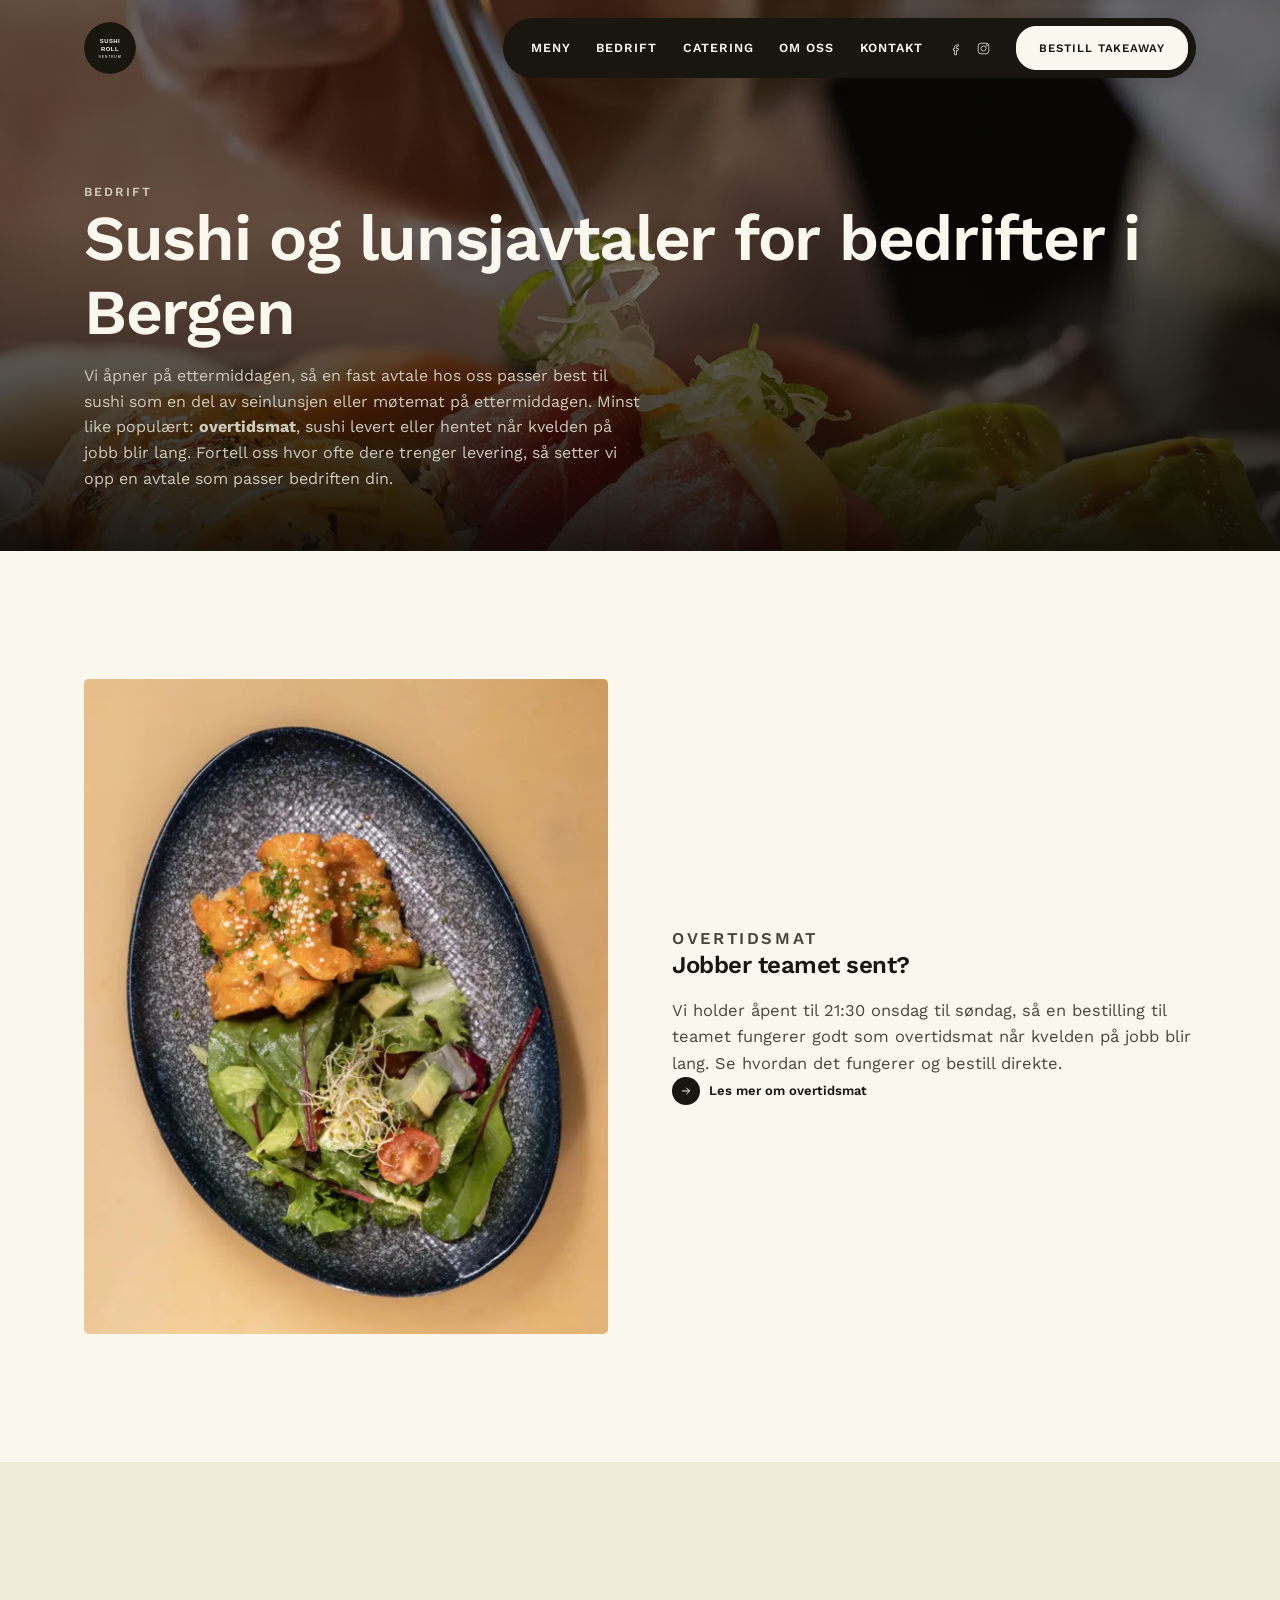
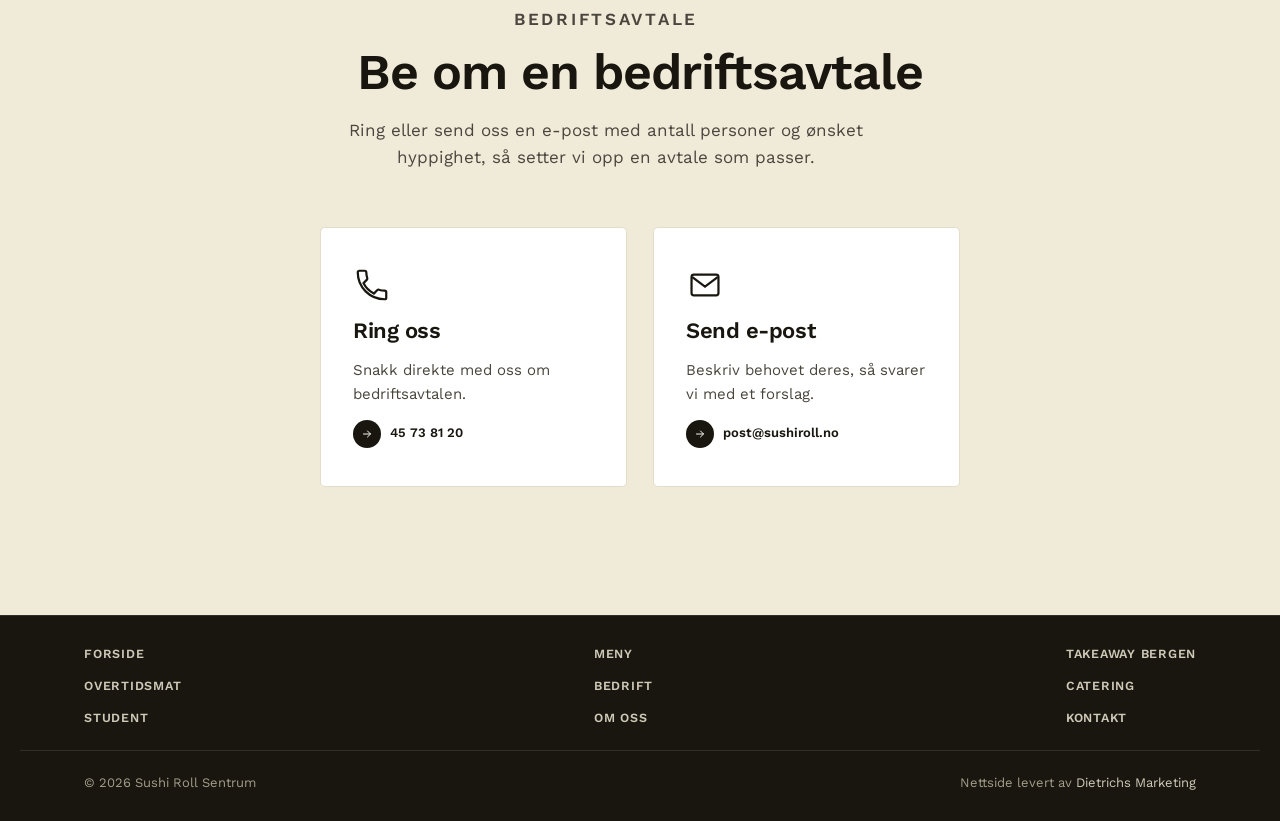
==== bedrift/index.html @ 87be0454 "Legg til SEO-teknisk opprydding: schema, OG/Twitter-tagger, canonical, sitemap - Restaurant JSON-LD " ====
<!DOCTYPE html>
<html lang="nb">
<head>
<!-- SPORING: sett inn kundens gtag/GTM-snippet her ved lansering på ekte domene, se SPORING-KILDE.md -->
<meta charset="UTF-8">
<meta name="viewport" content="width=device-width, initial-scale=1">
<title>Sushi og lunsjavtaler for bedrifter. Sushi Roll Sentrum</title>
<meta name="description" content="Sushi og lunsjavtaler for bedrifter i Bergen sentrum, pluss overtidsmat på kveldstid fra Sushi Roll Sentrum i Håkonsgaten. Be om en bedriftsavtale.">
<link rel="canonical" href="https://adriandie.github.io/sushirollsentrum-redesign/bedrift/">
<meta property="og:title" content="Sushi og lunsjavtaler for bedrifter i Bergen">
<meta property="og:description" content="Faste avtaler for bedriften, pluss overtidsmat på kveldstid.">
<meta property="og:type" content="website">
<meta property="og:image" content="https://adriandie.github.io/sushirollsentrum-redesign/assets/images/hero-poster.jpg">
<meta property="og:url" content="https://adriandie.github.io/sushirollsentrum-redesign/bedrift/">
<meta property="og:locale" content="nb_NO">
<meta name="twitter:card" content="summary_large_image">
<meta name="theme-color" content="#18160f">
<link rel="icon" href="../assets/images/favicon.png" type="image/png">
<link rel="preload" as="font" type="font/woff2" href="../assets/fonts/WorkSans-600-latin.woff2" crossorigin>
<link rel="preload" as="font" type="font/woff2" href="../assets/fonts/WorkSans-400-latin.woff2" crossorigin>
<link rel="stylesheet" href="../style.css">
</head>
<body class="no-hero">
<!-- SPORING: sett inn GTM noscript-iframe her ved lansering på ekte domene, se SPORING-KILDE.md -->

<div class="scrim" id="scrim"></div>

<header class="site-header" id="siteHeader">
  <div class="container">
    <a href="../" class="brand" aria-label="Sushi Roll Sentrum, til forsiden">
      <img src="../assets/images/logo.svg" alt="Sushi Roll Sentrum" width="150" height="148">
    </a>
    <div class="nav-pill">
      <nav class="main-nav" aria-label="Hovedmeny">
        <a href="../meny/">Meny</a>
        <a href="./">Bedrift</a>
        <a href="../catering-bergen/">Catering</a>
        <a href="../om-oss/">Om oss</a>
        <a href="../kontakt/">Kontakt</a>
      </nav>
      <div class="header-social">
        <a href="https://www.facebook.com/Sushirollsandviken" target="_blank" rel="noopener" aria-label="Sushi Roll på Facebook">
          <svg viewBox="0 0 24 24" fill="none" stroke="currentColor" stroke-width="1.6"><path d="M15 8.5h-2c-.55 0-1 .45-1 1V12h3l-.4 3h-2.6v7h-3v-7H7v-3h2v-2.2C9 7.9 10.6 6 13.2 6H15v2.5Z"/></svg>
        </a>
        <a href="https://www.instagram.com/sushirollsandviken/" target="_blank" rel="noopener" aria-label="Sushi Roll på Instagram">
          <svg viewBox="0 0 24 24" fill="none" stroke="currentColor" stroke-width="1.6"><rect x="3.5" y="3.5" width="17" height="17" rx="4.5"/><circle cx="12" cy="12" r="4"/><circle cx="17.2" cy="6.8" r="1"/></svg>
        </a>
      </div>
      <a class="btn btn--sm nav-cta" href="https://order.gastroplanner.no/s/sushirollsentrum" target="_blank" rel="noopener" data-event="bestill-klikk" data-kanal="takeaway">Bestill TakeAway</a>
    </div>
  </div>
</header>

<nav class="mobile-tabbar" aria-label="Hurtighandlinger" id="mobileTabbar">
  <a class="mobile-tabbar-item is-primary" href="https://order.gastroplanner.no/s/sushirollsentrum" target="_blank" rel="noopener" data-event="bestill-klikk" data-kanal="takeaway">
    <svg viewBox="0 0 24 24" fill="none" stroke="currentColor" stroke-width="1.4"><path d="M6 8h12l-1 12.5a1.5 1.5 0 0 1-1.5 1.5h-7a1.5 1.5 0 0 1-1.5-1.5L6 8Z"/><path d="M9 8V6a3 3 0 0 1 6 0v2"/></svg>
    <span>Bestill</span>
  </a>
  <button type="button" class="mobile-tabbar-item" id="tabbarOrderTrigger" aria-haspopup="true" aria-expanded="false" aria-controls="tabbarOrderMenu">
    <svg viewBox="0 0 24 24" fill="none" stroke="currentColor" stroke-width="1.4"><circle cx="6" cy="18" r="2.4"/><circle cx="17" cy="18" r="2.4"/><path d="M6 18V9.5h3.5L15 15.5h2M9.5 9.5 12 6h3l2.5 4"/></svg>
    <span>Levering</span>
  </button>
  <button class="mobile-tabbar-item" id="hamburgerBtn" aria-label="Åpne meny" aria-expanded="false" aria-controls="mobileMenu">
    <svg viewBox="0 0 24 24" fill="none" stroke="currentColor" stroke-width="2" stroke-linecap="round"><path d="M4 7h16M4 12h16M4 17h16"/></svg>
    <span>Meny</span>
  </button>
  <div class="tabbar-order-menu" id="tabbarOrderMenu">
    <a href="https://wolt.com/nb/nor/bergen/restaurant/sushi-roll-sentrum" target="_blank" rel="noopener" data-event="klikk-til-wolt">Wolt</a>
    <a href="https://www.foodora.no/restaurant/n24h/sushi-roll-sentrum" target="_blank" rel="noopener" data-event="klikk-til-foodora">Foodora</a>
  </div>
</nav>

<div class="mobile-menu" id="mobileMenu">
  <div class="mobile-menu-top">
    <button class="mobile-close" id="mobileCloseBtn" aria-label="Lukk meny">
      <svg viewBox="0 0 24 24" fill="none" stroke="currentColor" stroke-width="1.8" width="18" height="18"><path d="M5 5l14 14M19 5 5 19"/></svg>
    </button>
  </div>
  <nav aria-label="Mobilmeny">
    <a href="../meny/">Meny</a>
    <a href="../takeaway-bergen/">Takeaway Bergen</a>
    <a href="../overtidsmat-bergen/">Overtidsmat</a>
    <a href="./">Bedrift</a>
    <a href="../catering-bergen/">Catering</a>
    <a href="../student/">Student</a>
    <a href="../om-oss/">Om oss</a>
    <a href="../kontakt/">Kontakt</a>
  </nav>
  <div class="btn-row">
    <a class="btn btn--on-dark" href="https://order.gastroplanner.no/s/sushirollsentrum" target="_blank" rel="noopener" data-event="bestill-klikk" data-kanal="takeaway">Bestill TakeAway</a>
    <a class="btn btn--ghost-on-dark" href="https://wolt.com/nb/nor/bergen/restaurant/sushi-roll-sentrum" target="_blank" rel="noopener" data-event="klikk-til-wolt">Bestill på Wolt</a>
    <a class="btn btn--ghost-on-dark" href="https://www.foodora.no/restaurant/n24h/sushi-roll-sentrum" target="_blank" rel="noopener" data-event="klikk-til-foodora">Bestill på Foodora</a>
  </div>
  <div class="mobile-social">
    <a href="https://www.facebook.com/Sushirollsandviken" target="_blank" rel="noopener" aria-label="Facebook">
      <svg viewBox="0 0 24 24" fill="none" stroke="currentColor" stroke-width="1.6"><path d="M15 8.5h-2c-.55 0-1 .45-1 1V12h3l-.4 3h-2.6v7h-3v-7H7v-3h2v-2.2C9 7.9 10.6 6 13.2 6H15v2.5Z"/></svg>
    </a>
    <a href="https://www.instagram.com/sushirollsandviken/" target="_blank" rel="noopener" aria-label="Instagram">
      <svg viewBox="0 0 24 24" fill="none" stroke="currentColor" stroke-width="1.6"><rect x="3.5" y="3.5" width="17" height="17" rx="4.5"/><circle cx="12" cy="12" r="4"/><circle cx="17.2" cy="6.8" r="1"/></svg>
    </a>
  </div>
</div>

<section class="menu-hero menu-hero--photo" style="background-image:url('../assets/images/plate-plating.webp')">
  <div class="container">
    <p class="eyebrow">Bedrift</p>
    <h1 class="headline">Sushi og lunsjavtaler for bedrifter i Bergen</h1>
    <p>Vi åpner på ettermiddagen, så en fast avtale hos oss passer best til sushi som en del av seinlunsjen eller møtemat på ettermiddagen. Minst like populært: <strong>overtidsmat</strong>, sushi levert eller hentet når kvelden på jobb blir lang. Fortell oss hvor ofte dere trenger levering, så setter vi opp en avtale som passer bedriften din.</p>
  </div>
</section>

<section class="section" id="overtidsmat">
  <div class="container">
    <div class="split">
      <div class="split-media reveal"><img src="../assets/images/dish-02.webp" alt="Sushi til bedriften" loading="lazy" width="529" height="705"></div>
      <div class="split-copy reveal">
        <p class="eyebrow">Overtidsmat</p>
        <h2 class="headline">Jobber teamet sent?</h2>
        <p>Vi holder åpent til 21:30 onsdag til søndag, så en bestilling til teamet fungerer godt som overtidsmat når kvelden på jobb blir lang. Se hvordan det fungerer og bestill direkte.</p>
        <a class="arrow-link arrow-link--sm" href="../overtidsmat-bergen/">
          <span class="arrow-circle"><svg viewBox="0 0 24 24" fill="none" stroke="currentColor" stroke-width="2" stroke-linecap="round" stroke-linejoin="round"><path d="M5 12h14M13 6l6 6-6 6"/></svg></span>
          Les mer om overtidsmat
        </a>
      </div>
    </div>
  </div>
</section>

<section class="section section--alt" id="skjema">
  <div class="container">
    <div class="section-head center">
      <p class="eyebrow reveal">Bedriftsavtale</p>
      <h2 class="headline">Be om en bedriftsavtale</h2>
      <p class="reveal">Ring eller send oss en e-post med antall personer og ønsket hyppighet, så setter vi opp en avtale som passer.</p>
    </div>
    <div class="action-grid action-grid--2col">
      <div class="action-card reveal">
        <svg class="icon" viewBox="0 0 24 24" fill="none" stroke="currentColor" stroke-width="1.4"><path d="M6.6 10.8c1.4 2.8 3.8 5.2 6.6 6.6l2.2-2.2c.3-.3.7-.4 1-.2 1.1.4 2.3.6 3.6.6.6 0 1 .4 1 1V20c0 .6-.4 1-1 1C10.6 21 3 13.4 3 4c0-.6.4-1 1-1h3.4c.6 0 1 .4 1 1 0 1.3.2 2.5.6 3.6.1.4 0 .8-.2 1L6.6 10.8Z"/></svg>
        <h3>Ring oss</h3>
        <p>Snakk direkte med oss om bedriftsavtalen.</p>
        <a class="arrow-link arrow-link--sm" href="tel:+4745738120" data-event="telefon-klikk">
          <span class="arrow-circle"><svg viewBox="0 0 24 24" fill="none" stroke="currentColor" stroke-width="2" stroke-linecap="round" stroke-linejoin="round"><path d="M5 12h14M13 6l6 6-6 6"/></svg></span>
          45 73 81 20
        </a>
      </div>
      <div class="action-card reveal">
        <svg class="icon" viewBox="0 0 24 24" fill="none" stroke="currentColor" stroke-width="1.4"><rect x="3.5" y="5.5" width="17" height="13" rx="1.5"/><path d="M4 7l8 6 8-6"/></svg>
        <h3>Send e-post</h3>
        <p>Beskriv behovet deres, så svarer vi med et forslag.</p>
        <a class="arrow-link arrow-link--sm" href="mailto:post@sushiroll.no?subject=Bedriftsavtale%2C%20foresp%C3%B8rsel" data-event="bedriftsforesporsel">
          <span class="arrow-circle"><svg viewBox="0 0 24 24" fill="none" stroke="currentColor" stroke-width="2" stroke-linecap="round" stroke-linejoin="round"><path d="M5 12h14M13 6l6 6-6 6"/></svg></span>
          post@sushiroll.no
        </a>
      </div>
    </div>
  </div>
</section>

<footer class="site-footer">
  <div class="container footer-links" aria-label="Sidekart">
    <a href="../">Forside</a>
    <a href="../meny/">Meny</a>
    <a href="../takeaway-bergen/">Takeaway Bergen</a>
    <a href="../overtidsmat-bergen/">Overtidsmat</a>
    <a href="./">Bedrift</a>
    <a href="../catering-bergen/">Catering</a>
    <a href="../student/">Student</a>
    <a href="../om-oss/">Om oss</a>
    <a href="../kontakt/">Kontakt</a>
  </div>
  <div class="container">
    <p>© <span id="year"></span> Sushi Roll Sentrum</p>
    <p>Nettside levert av <a href="https://dmarketing.no" target="_blank" rel="noopener">Dietrichs Marketing</a></p>
  </div>
</footer>

<script src="../app.js"></script>
</body>
</html>
---- style.css ----
@font-face {
  font-family: 'Work Sans';
  font-style: normal;
  font-weight: 400;
  font-display: swap;
  src: url(assets/fonts/WorkSans-400-latin-ext.woff2) format('woff2');
  unicode-range: U+0100-02BA, U+02BD-02C5, U+02C7-02CC, U+02CE-02D7, U+02DD-02FF, U+0304, U+0308, U+0329, U+1D00-1DBF, U+1E00-1E9F, U+1EF2-1EFF, U+2020, U+20A0-20AB, U+20AD-20C0, U+2113, U+2C60-2C7F, U+A720-A7FF;
}
@font-face {
  font-family: 'Work Sans';
  font-style: normal;
  font-weight: 400;
  font-display: swap;
  src: url(assets/fonts/WorkSans-400-latin.woff2) format('woff2');
  unicode-range: U+0000-00FF, U+0131, U+0152-0153, U+02BB-02BC, U+02C6, U+02DA, U+02DC, U+0304, U+0308, U+0329, U+2000-206F, U+20AC, U+2122, U+2191, U+2193, U+2212, U+2215, U+FEFF, U+FFFD;
}
@font-face {
  font-family: 'Work Sans';
  font-style: normal;
  font-weight: 500;
  font-display: swap;
  src: url(assets/fonts/WorkSans-500-latin-ext.woff2) format('woff2');
  unicode-range: U+0100-02BA, U+02BD-02C5, U+02C7-02CC, U+02CE-02D7, U+02DD-02FF, U+0304, U+0308, U+0329, U+1D00-1DBF, U+1E00-1E9F, U+1EF2-1EFF, U+2020, U+20A0-20AB, U+20AD-20C0, U+2113, U+2C60-2C7F, U+A720-A7FF;
}
@font-face {
  font-family: 'Work Sans';
  font-style: normal;
  font-weight: 500;
  font-display: swap;
  src: url(assets/fonts/WorkSans-500-latin.woff2) format('woff2');
  unicode-range: U+0000-00FF, U+0131, U+0152-0153, U+02BB-02BC, U+02C6, U+02DA, U+02DC, U+0304, U+0308, U+0329, U+2000-206F, U+20AC, U+2122, U+2191, U+2193, U+2212, U+2215, U+FEFF, U+FFFD;
}
@font-face {
  font-family: 'Work Sans';
  font-style: normal;
  font-weight: 600;
  font-display: swap;
  src: url(assets/fonts/WorkSans-600-latin-ext.woff2) format('woff2');
  unicode-range: U+0100-02BA, U+02BD-02C5, U+02C7-02CC, U+02CE-02D7, U+02DD-02FF, U+0304, U+0308, U+0329, U+1D00-1DBF, U+1E00-1E9F, U+1EF2-1EFF, U+2020, U+20A0-20AB, U+20AD-20C0, U+2113, U+2C60-2C7F, U+A720-A7FF;
}
@font-face {
  font-family: 'Work Sans';
  font-style: normal;
  font-weight: 600;
  font-display: swap;
  src: url(assets/fonts/WorkSans-600-latin.woff2) format('woff2');
  unicode-range: U+0000-00FF, U+0131, U+0152-0153, U+02BB-02BC, U+02C6, U+02DA, U+02DC, U+0304, U+0308, U+0329, U+2000-206F, U+20AC, U+2122, U+2191, U+2193, U+2212, U+2215, U+FEFF, U+FFFD;
}
@font-face {
  font-family: 'Work Sans';
  font-style: normal;
  font-weight: 700;
  font-display: swap;
  src: url(assets/fonts/WorkSans-700-latin-ext.woff2) format('woff2');
  unicode-range: U+0100-02BA, U+02BD-02C5, U+02C7-02CC, U+02CE-02D7, U+02DD-02FF, U+0304, U+0308, U+0329, U+1D00-1DBF, U+1E00-1E9F, U+1EF2-1EFF, U+2020, U+20A0-20AB, U+20AD-20C0, U+2113, U+2C60-2C7F, U+A720-A7FF;
}
@font-face {
  font-family: 'Work Sans';
  font-style: normal;
  font-weight: 700;
  font-display: swap;
  src: url(assets/fonts/WorkSans-700-latin.woff2) format('woff2');
  unicode-range: U+0000-00FF, U+0131, U+0152-0153, U+02BB-02BC, U+02C6, U+02DA, U+02DC, U+0304, U+0308, U+0329, U+2000-206F, U+20AC, U+2122, U+2191, U+2193, U+2212, U+2215, U+FEFF, U+FFFD;
}

/* Sushi Roll Sentrum — redesign, sabi-sushi-style-inspired pass (based on sister site Sandviken)
   Palette stays locked to the client's own brand: ink / off-white / warm neutrals.
   Sabi's bold structural register (semi-bold type, floating pill nav, two-tier
   radius, circular arrow-links, per-word headline reveal) is mapped onto that
   existing palette instead of Sabi's literal coral-red. */


:root{
  --ink:#18160f;
  --ink-soft:#4a463d;
  --ink-faint:#8a8577;
  --paper:#faf7ef;
  --paper-alt:#f0ead9;
  --white:#ffffff;
  --line:#e3dcc9;
  --line-strong:#cfc6ac;
  --cta-bg:#18160f;
  --cta-text:#faf7ef;

  --sans:'Work Sans', -apple-system, BlinkMacSystemFont, 'Segoe UI', sans-serif;

  --container:1240px;
  --pad: clamp(20px, 5vw, 64px);
  --section-pad: clamp(64px, 10vw, 128px);

  --radius-sm: 0.3rem;
  --radius-pill: 20px;
  --radius-full: 999px;
  --shadow-float: 0 5px 15px rgba(24,22,15,.15);
}

*,*::before,*::after{box-sizing:border-box}
html{scroll-behavior:smooth}
@media (prefers-reduced-motion:reduce){html{scroll-behavior:auto}}

body{
  margin:0;
  background:var(--paper);
  color:var(--ink);
  font-family:var(--sans);
  font-size:16px;
  line-height:1.6;
  overflow-x:hidden;
  -webkit-font-smoothing:antialiased;
}

img{max-width:100%;display:block}
a{color:inherit;text-decoration:none}
ul{margin:0;padding:0;list-style:none}
button{font-family:inherit;cursor:pointer}
h1,h2,h3,h4{font-family:var(--sans);font-weight:600;margin:0;line-height:1.15;letter-spacing:-0.02em}
p{margin:0}

.container{max-width:var(--container);margin-inline:auto;padding-inline:var(--pad)}

.eyebrow{
  font-family:var(--sans);
  font-size:12.5px;
  font-weight:600;
  letter-spacing:.16em;
  text-transform:uppercase;
  color:var(--ink-faint);
}

section[id]{scroll-margin-top:96px}
.section{padding-block:var(--section-pad)}
.section--alt{background:var(--paper-alt)}
.section--ink{background:var(--ink);color:var(--paper)}
.section--ink .eyebrow{color:#a39d8a}

.section-head{max-width:640px;margin-bottom:clamp(32px,6vw,56px)}
.section-head.center{margin-inline:auto;text-align:center}
.section-head h2{font-size:clamp(30px,4.4vw,50px);margin-top:10px}
.section-head p{margin-top:16px;color:var(--ink-soft);font-size:17px;max-width:52ch}
.section--ink .section-head p{color:#c9c3b1}

/* ---------- Per-word headline reveal (sabi-sushi-style signature) ---------- */
.headline .word{
  display:inline-block;
  opacity:0;
  transform:translateY(10px);
  transition:opacity .5s ease, transform .5s ease;
}
.headline.is-visible .word{opacity:1;transform:none}
.word--muted{color:var(--ink-faint)}
.section--ink .word--muted, .hero .word--muted{color:#a39d8a}
@media (prefers-reduced-motion:reduce){
  .headline .word{opacity:1;transform:none;transition:none}
}

/* ---------- Buttons ---------- */
.btn{
  display:inline-flex;align-items:center;justify-content:center;gap:8px;
  padding:16px 30px;
  font-family:var(--sans);
  font-weight:600;
  font-size:13px;
  letter-spacing:.08em;
  text-transform:uppercase;
  border:1px solid var(--cta-bg);
  border-radius:var(--radius-pill);
  background:var(--cta-bg);
  color:var(--cta-text);
  transition:background .25s ease, color .25s ease, border-color .25s ease, transform .2s ease;
  white-space:nowrap;
}
.btn:hover{background:transparent;color:var(--cta-bg)}
.btn--ghost{background:transparent;color:var(--cta-bg)}
.btn--ghost:hover{background:var(--cta-bg);color:var(--cta-text)}
.btn--on-dark{border-color:var(--paper);background:var(--paper);color:var(--ink)}
.btn--on-dark:hover{background:transparent;color:var(--paper)}
.btn--ghost-on-dark{border-color:rgba(250,247,239,.55);background:transparent;color:var(--paper)}
.btn--ghost-on-dark:hover{border-color:var(--paper);background:var(--paper);color:var(--ink)}
.btn--sm{padding:12px 22px;font-size:11.5px}
.btn-row{display:flex;flex-wrap:wrap;gap:16px;align-items:center}

/* ---------- Circular arrow-link (sabi-sushi-style signature) ---------- */
.arrow-link{
  display:inline-flex;align-items:center;gap:12px;
  font-family:var(--sans);font-weight:600;font-size:14.5px;
  color:var(--ink);
}
.arrow-link .arrow-circle{
  display:inline-flex;align-items:center;justify-content:center;
  width:34px;height:34px;border-radius:50%;flex:none;
  background:var(--ink);color:var(--paper);
  transition:transform .2s ease;
}
.arrow-link .arrow-circle svg{width:14px;height:14px}
.arrow-link:hover .arrow-circle{transform:translateX(3px)}
.arrow-link--on-dark{color:var(--paper)}
.arrow-link--on-dark .arrow-circle{background:var(--paper);color:var(--ink)}
.arrow-link--sm{font-size:13px;gap:9px}
.arrow-link--sm .arrow-circle{width:28px;height:28px}
.arrow-link--sm .arrow-circle svg{width:12px;height:12px}

/* ---------- Floating header ---------- */
.site-header{
  position:fixed;top:0;left:0;right:0;z-index:100;
  padding-block:18px;
  pointer-events:none;
}
.site-header .container{display:flex;align-items:center;justify-content:space-between;gap:24px}
.brand{display:flex;align-items:center;gap:10px;pointer-events:auto}
.brand img{height:clamp(40px,7vw,52px);width:auto;border-radius:50%}

.nav-pill{
  display:flex;align-items:center;gap:clamp(16px,2vw,30px);
  background:var(--ink);color:var(--paper);
  border-radius:var(--radius-full);
  padding:8px 8px 8px clamp(20px,3vw,28px);
  box-shadow:var(--shadow-float);
  pointer-events:auto;
}
.main-nav{display:flex;align-items:center;gap:clamp(14px,2vw,26px)}
.main-nav a{
  font-size:12.5px;font-weight:600;letter-spacing:.08em;text-transform:uppercase;
  color:var(--paper);position:relative;padding-block:4px;
}
.main-nav a::after{
  content:"";position:absolute;left:0;right:0;bottom:-2px;height:1px;
  background:currentColor;transform:scaleX(0);transform-origin:left;transition:transform .25s ease;
}
.main-nav a:hover::after{transform:scaleX(1)}

.header-actions{display:flex;align-items:center}
.header-social{display:flex;gap:12px}
.header-social a{color:var(--paper);opacity:.75}
.header-social a:hover{opacity:1}
.header-social svg{width:15px;height:15px;display:block}

.nav-pill .nav-cta{border-color:var(--paper);background:var(--paper);color:var(--ink)}
.nav-pill .nav-cta:hover{background:transparent;color:var(--paper);border-color:var(--paper)}

/* ---------- Mobile tab bar (sabi-sushi-style signature, bottom variant) ---------- */
.mobile-tabbar{
  display:none;
  position:fixed;left:0;right:0;bottom:0;z-index:100;
  background:var(--ink);
  padding:10px clamp(16px,4vw,28px);
  align-items:stretch;justify-content:space-around;gap:8px;
  box-shadow:0 -5px 15px rgba(24,22,15,.15);
}
.mobile-tabbar-item{
  display:flex;flex-direction:column;align-items:center;justify-content:center;gap:5px;
  flex:1;
  color:var(--paper);font-family:var(--sans);font-size:11.5px;font-weight:600;
  background:none;border:none;padding:9px 6px;border-radius:var(--radius-pill);
}
.mobile-tabbar-item svg{width:21px;height:21px}
.mobile-tabbar-item.is-primary{background:var(--paper);color:var(--ink)}
.mobile-tabbar-item.is-active{background:var(--paper);color:var(--ink)}

/* ---------- Tab bar order dropdown (Bestill -> Levering/Takeaway) ---------- */
.tabbar-order-menu{
  position:absolute;left:16px;right:16px;bottom:calc(100% + 14px);z-index:5;
  display:flex;flex-direction:column;gap:4px;
  background:var(--paper);border-radius:16px;padding:8px;
  box-shadow:var(--shadow-float);
  opacity:0;visibility:hidden;transform:translateY(8px);
  transition:opacity .2s ease, transform .2s ease, visibility .2s;
}
.mobile-tabbar.is-open .tabbar-order-menu{opacity:1;visibility:visible;transform:translateY(0)}
.tabbar-order-menu a{
  font-family:var(--sans);font-weight:600;font-size:14.5px;color:var(--ink);
  padding:13px 14px;border-radius:10px;
}
.tabbar-order-menu a:hover,.tabbar-order-menu a:active{background:var(--paper-alt)}

/* ---------- Mobile off-canvas ---------- */
.mobile-menu{
  position:fixed;inset:0 0 0 auto;width:min(360px,86vw);
  background:var(--ink);color:var(--paper);
  transform:translateX(100%);transition:transform .35s ease;
  z-index:200;padding:22px 28px 22px;
  display:flex;flex-direction:column;
  overflow-y:auto;
}
.mobile-menu.is-open{transform:translateX(0)}
.mobile-menu-top{display:flex;justify-content:flex-end;margin-bottom:18px}
.mobile-close{
  background:none;border:1px solid rgba(250,247,239,.35);border-radius:50%;
  width:38px;height:38px;color:var(--paper);
  display:flex;align-items:center;justify-content:center;
}
.mobile-menu nav{display:flex;flex-direction:column;gap:2px}
.mobile-menu nav a{
  font-family:var(--sans);font-weight:600;font-size:21px;letter-spacing:-.01em;
  padding:10px 2px;border-bottom:1px solid rgba(250,247,239,.14);
}
.mobile-menu .btn-row{margin-top:18px;flex-direction:column;gap:10px}
.mobile-menu .btn{width:100%;padding:14px 28px}
.mobile-social{display:flex;gap:16px;margin-top:auto;padding-top:16px}
.mobile-social a{color:var(--paper);opacity:.8}
.mobile-social svg{width:19px;height:19px}
.scrim{position:fixed;inset:0;background:rgba(10,9,6,.4);opacity:0;pointer-events:none;transition:opacity .3s ease;z-index:150}
.scrim.is-open{opacity:1;pointer-events:auto}

/* ---------- Hero ---------- */
.hero{
  position:relative;min-height:100svh;display:flex;align-items:flex-end;
  color:#faf7ef;overflow:hidden;
}
.hero-media{position:absolute;inset:0;width:100%;height:100%;overflow:hidden;background:#0e0d09}
.hero-media video,.hero-media img{position:absolute;inset:0;width:100%;height:100%;object-fit:cover}
.hero-media::after{
  content:"";position:absolute;inset:0;
  background:linear-gradient(180deg, rgba(12,11,7,.35) 0%, rgba(12,11,7,.28) 38%, rgba(10,9,6,.86) 100%);
}
.hero-inner{position:relative;z-index:2;width:100%;padding-block:clamp(120px,20vw,180px) clamp(48px,7vw,72px)}
.hero h1{
  font-size:clamp(42px,8vw,92px);
  margin-top:16px;
  max-width:20ch;
}
.hero-lead{margin-top:22px;font-size:clamp(16px,2vw,19px);color:#e9e4d6;max-width:46ch}
.hero .btn-row{margin-top:34px}
.hero-scroll{position:absolute;right:var(--pad);bottom:28px;z-index:2}
.hero-scroll .arrow-circle{animation:bouncedown 2s ease-in-out infinite}
@keyframes bouncedown{0%,100%{transform:translateY(0)}50%{transform:translateY(6px)}}
@media (prefers-reduced-motion:reduce){.hero-scroll .arrow-circle{animation:none}}
@media (max-width:640px){.hero-scroll{display:none}}

/* ---------- Chef's choice note ---------- */
.chefs-label{display:flex;align-items:baseline;gap:14px;flex-wrap:wrap;margin-top:22px;padding-top:22px;border-top:1px solid var(--line)}
.chefs-label strong{font-family:var(--sans);font-size:15px;font-weight:700;letter-spacing:.02em}
.chefs-label span{color:var(--ink-soft);font-size:14.5px}
.section--ink .chefs-label{border-top-color:rgba(255,255,255,.15)}
.section--ink .chefs-label span{color:#c9c3b1}

/* ---------- Highlight dish grid ---------- */
.dish-grid{display:grid;grid-template-columns:repeat(4,1fr);gap:clamp(14px,2vw,24px)}
.dish-card{position:relative;border-radius:var(--radius-sm);overflow:hidden;aspect-ratio:3/4;background:var(--paper-alt)}
.dish-card img{width:100%;height:100%;object-fit:cover;transition:transform .6s ease}
.dish-card:hover img{transform:scale(1.05)}
.menu-cta{margin-top:40px;display:flex;justify-content:center}
@media (max-width:900px){.dish-grid{grid-template-columns:repeat(2,1fr)}}

/* ---------- Split feature (Kakure Omakase / Om oss) ---------- */
.split{display:grid;grid-template-columns:1fr 1fr;gap:clamp(28px,5vw,72px);align-items:center}
.split-media{border-radius:var(--radius-sm);overflow:hidden}
.split-media img{width:100%;height:100%;object-fit:cover;aspect-ratio:4/5}
.split.reverse .split-media{order:2}
.split-copy p{color:var(--ink-soft);margin-top:18px;font-size:16.5px}
.section--ink .split-copy p{color:#cfc9b8}
.split-copy .btn-row{margin-top:30px}
@media (max-width:820px){
  .split, .split.reverse{grid-template-columns:1fr}
  .split.reverse .split-media{order:0}
}

/* ---------- Reviews ---------- */
.review-grid{display:grid;grid-template-columns:repeat(2,1fr);gap:clamp(16px,2.5vw,26px);max-width:760px;margin-inline:auto}
.review-card{
  background:var(--white);border:1px solid var(--line);border-radius:var(--radius-sm);
  padding:clamp(28px,4vw,36px);text-align:center;
  display:flex;flex-direction:column;align-items:center;gap:6px;
}
.review-top{display:flex;flex-direction:column;align-items:center;gap:10px;margin-bottom:4px}
.review-platform{font-family:var(--sans);font-weight:600;font-size:16px}
.stars{width:110px;height:20px}
.review-score{font-family:var(--sans);font-weight:600;font-size:20px}
.review-score strong{font-size:26px;font-weight:700}
.review-count{color:var(--ink-soft);font-size:14px;margin-bottom:10px}
.review-card .btn-row{justify-content:center}
@media (max-width:600px){
  .review-grid{grid-template-columns:1fr}
}

/* ---------- Action cards (booking/takeaway/delivery) ---------- */
.action-grid{display:grid;grid-template-columns:repeat(3,1fr);gap:clamp(16px,2.5vw,26px)}
.action-grid--2col{grid-template-columns:repeat(2,1fr);max-width:640px;margin-inline:auto}
.action-grid--4col{grid-template-columns:repeat(4,1fr)}
@media (max-width:1100px){.action-grid--4col{grid-template-columns:repeat(2,1fr)}}
.action-card{
  background:var(--white);border:1px solid var(--line);border-radius:var(--radius-sm);
  padding:clamp(28px,4vw,38px) clamp(24px,3vw,32px);
  display:flex;flex-direction:column;gap:14px;
  transition:border-color .25s ease, transform .25s ease;
}
.action-card:hover{border-color:var(--line-strong);transform:translateY(-3px)}
.action-card .icon{width:38px;height:38px;color:var(--ink)}
.action-card h3{font-size:22px;color:var(--ink)}
.action-card p{color:var(--ink-soft);font-size:15px;flex:1}
@media (max-width:900px){.action-grid{grid-template-columns:1fr}}

/* ---------- Contact ---------- */
.contact-grid{display:grid;grid-template-columns:1.1fr .9fr;gap:clamp(28px,5vw,72px)}
.contact-block + .contact-block{margin-top:34px}
.contact-block h3{font-size:13px;letter-spacing:.12em;text-transform:uppercase;color:#a39d8a;font-family:var(--sans);font-weight:600}
.contact-block .big{font-family:var(--sans);font-weight:600;font-size:clamp(20px,2.6vw,26px);letter-spacing:-.01em;margin-top:8px;display:inline-block}
.contact-block .big:hover{text-decoration:underline;text-underline-offset:4px}
.contact-block p{margin-top:8px;color:#cfc9b8}
.contact-block .sub-link{margin-top:8px;display:block;color:#cfc9b8;font-size:15.5px}
.contact-block .sub-link:hover{color:var(--paper);text-decoration:underline;text-underline-offset:3px}
.map-embed{border-radius:var(--radius-sm);overflow:hidden;aspect-ratio:4/3;border:1px solid rgba(250,247,239,.18)}
.map-embed iframe{width:100%;height:100%;border:0;filter:grayscale(1) contrast(1.05);}
@media (max-width:820px){.contact-grid{grid-template-columns:1fr}}

/* ---------- Footer ---------- */
.site-footer{background:var(--ink);color:#a39d8a;padding-block:28px;border-top:1px solid rgba(250,247,239,.1)}
.site-footer .container{display:flex;flex-wrap:wrap;justify-content:space-between;gap:12px;font-size:13px}
.site-footer a{color:#cfc9b8}
.site-footer a:hover{color:var(--paper)}
.site-footer .footer-links{display:grid;grid-template-columns:repeat(3,auto);gap:12px 32px;padding-bottom:22px;margin-bottom:22px;border-bottom:1px solid rgba(250,247,239,.1)}
.footer-links a{font-size:12.5px;text-transform:uppercase;letter-spacing:.06em;font-weight:600}
@media (max-width:760px){.site-footer .footer-links{grid-template-columns:repeat(2,1fr);gap:14px 20px}}

/* ---------- Reveal animation ---------- */
.reveal{opacity:0;transform:translateY(22px);transition:opacity .7s ease, transform .7s ease}
.reveal.is-visible{opacity:1;transform:none}
@media (prefers-reduced-motion:reduce){
  .reveal{opacity:1;transform:none;transition:none}
}

/* =========================================================
   Menu page
   ========================================================= */
.menu-hero{
  padding-block:clamp(120px,18vw,168px) clamp(40px,6vw,60px);
  background:var(--ink);color:var(--paper);
}
.menu-hero--photo{
  position:relative;background-size:cover;background-position:center;isolation:isolate;
}
.menu-hero--photo::before{
  content:"";position:absolute;inset:0;z-index:-1;
  background:linear-gradient(180deg, rgba(12,11,7,.55) 0%, rgba(12,11,7,.5) 40%, rgba(10,9,6,.92) 100%);
}
.menu-hero h1{font-size:clamp(38px,7vw,64px)}
.menu-hero p{margin-top:14px;color:#cfc9b8;max-width:56ch}
.menu-hero .btn-row{margin-top:28px}
.menu-hero .chefs-note{
  margin-top:26px;padding:16px 18px;border:1px solid rgba(250,247,239,.2);border-radius:var(--radius-sm);
  font-size:14.5px;color:#e7ddc0;max-width:640px;
}

.category-nav{
  position:sticky;top:92px;z-index:60;background:var(--paper);border-bottom:1px solid var(--line);
  padding-block:14px;
}
.category-nav .container{display:flex;gap:10px;overflow-x:auto;scrollbar-width:none}
.category-nav .container::-webkit-scrollbar{display:none}
.category-nav a{
  flex:none;padding:8px 16px;border:1px solid var(--line);border-radius:var(--radius-full);
  font-size:13px;font-weight:600;white-space:nowrap;color:var(--ink-soft);
  transition:background .2s ease, color .2s ease, border-color .2s ease;
}
.category-nav a:hover, .category-nav a.is-active{background:var(--ink);border-color:var(--ink);color:var(--paper)}

.menu-category{padding-block:clamp(48px,7vw,80px);border-bottom:1px solid var(--line);scroll-margin-top:160px}
.menu-category:last-child{border-bottom:none}
.menu-category-head{display:flex;align-items:baseline;justify-content:space-between;gap:16px;margin-bottom:30px}
.menu-category-head h2{font-size:clamp(26px,3.6vw,36px)}
.menu-category-head span{color:var(--ink-faint);font-size:13px;letter-spacing:.08em;text-transform:uppercase}

.menu-list{display:grid;grid-template-columns:1fr 1fr;gap:28px 48px}
.menu-item{border-bottom:1px dotted var(--line-strong);padding-bottom:16px}
.menu-item-top{display:flex;align-items:baseline;gap:10px}
.menu-item-top .name{font-family:var(--sans);font-weight:600;font-size:16.5px;flex:none}
.menu-item-top .filler{flex:1;border-bottom:1px dotted var(--line-strong);transform:translateY(-4px)}
.menu-item-top .price{font-family:var(--sans);font-weight:600;font-size:15.5px;flex:none;color:var(--ink)}
.menu-item .desc{margin-top:6px;color:var(--ink-soft);font-size:14.5px}
.menu-item .lines{margin-top:6px;color:var(--ink-soft);font-size:14.5px}
.menu-item .lines div{padding-block:1px}
.menu-item .allergens{margin-top:5px;color:var(--ink-faint);font-size:12.5px;font-style:italic}
@media (max-width:760px){.menu-list{grid-template-columns:1fr}}

.menu-gallery{display:grid;grid-template-columns:repeat(4,1fr);gap:14px;margin-top:var(--section-pad)}
.menu-gallery img{width:100%;height:100%;object-fit:cover;aspect-ratio:3/4;border-radius:var(--radius-sm)}
.menu-gallery--3{grid-template-columns:repeat(3,1fr)}
@media (max-width:760px){.menu-gallery{grid-template-columns:repeat(2,1fr)}}

/* ---------- Simple contact form (mailto-based) ---------- */
.form-grid{display:grid;grid-template-columns:1fr 1fr;gap:20px;max-width:720px;margin-inline:auto}
.form-grid .field--full{grid-column:1/-1}
.field label{display:block;font-family:var(--sans);font-size:12.5px;font-weight:600;letter-spacing:.08em;text-transform:uppercase;color:var(--ink-faint);margin-bottom:8px}
.field input,.field select,.field textarea{
  width:100%;font-family:var(--sans);font-size:15.5px;color:var(--ink);
  background:var(--white);border:1px solid var(--line-strong);border-radius:var(--radius-sm);
  padding:13px 14px;
}
.field textarea{resize:vertical;min-height:110px}
.field input:focus,.field select:focus,.field textarea:focus{outline:2px solid var(--ink);outline-offset:1px}
.form-grid .btn-row{margin-top:6px}

/* ---------- Small screens: header + spacing ---------- */
@media (max-width:860px){
  .nav-pill{display:none}
  .mobile-tabbar{display:flex}
  body.menu-open .mobile-tabbar{display:none}
  body{padding-bottom:76px}
}
@media (max-width:600px){
  :root{--section-pad: clamp(52px, 14vw, 84px)}
  .hero h1{max-width:none}
  .hero-inner{padding-bottom:clamp(100px,20vw,140px)}
  .btn-row{width:100%;flex-direction:column;align-items:stretch;gap:14px}
  .hero .hero-order-desktop{display:none}
}
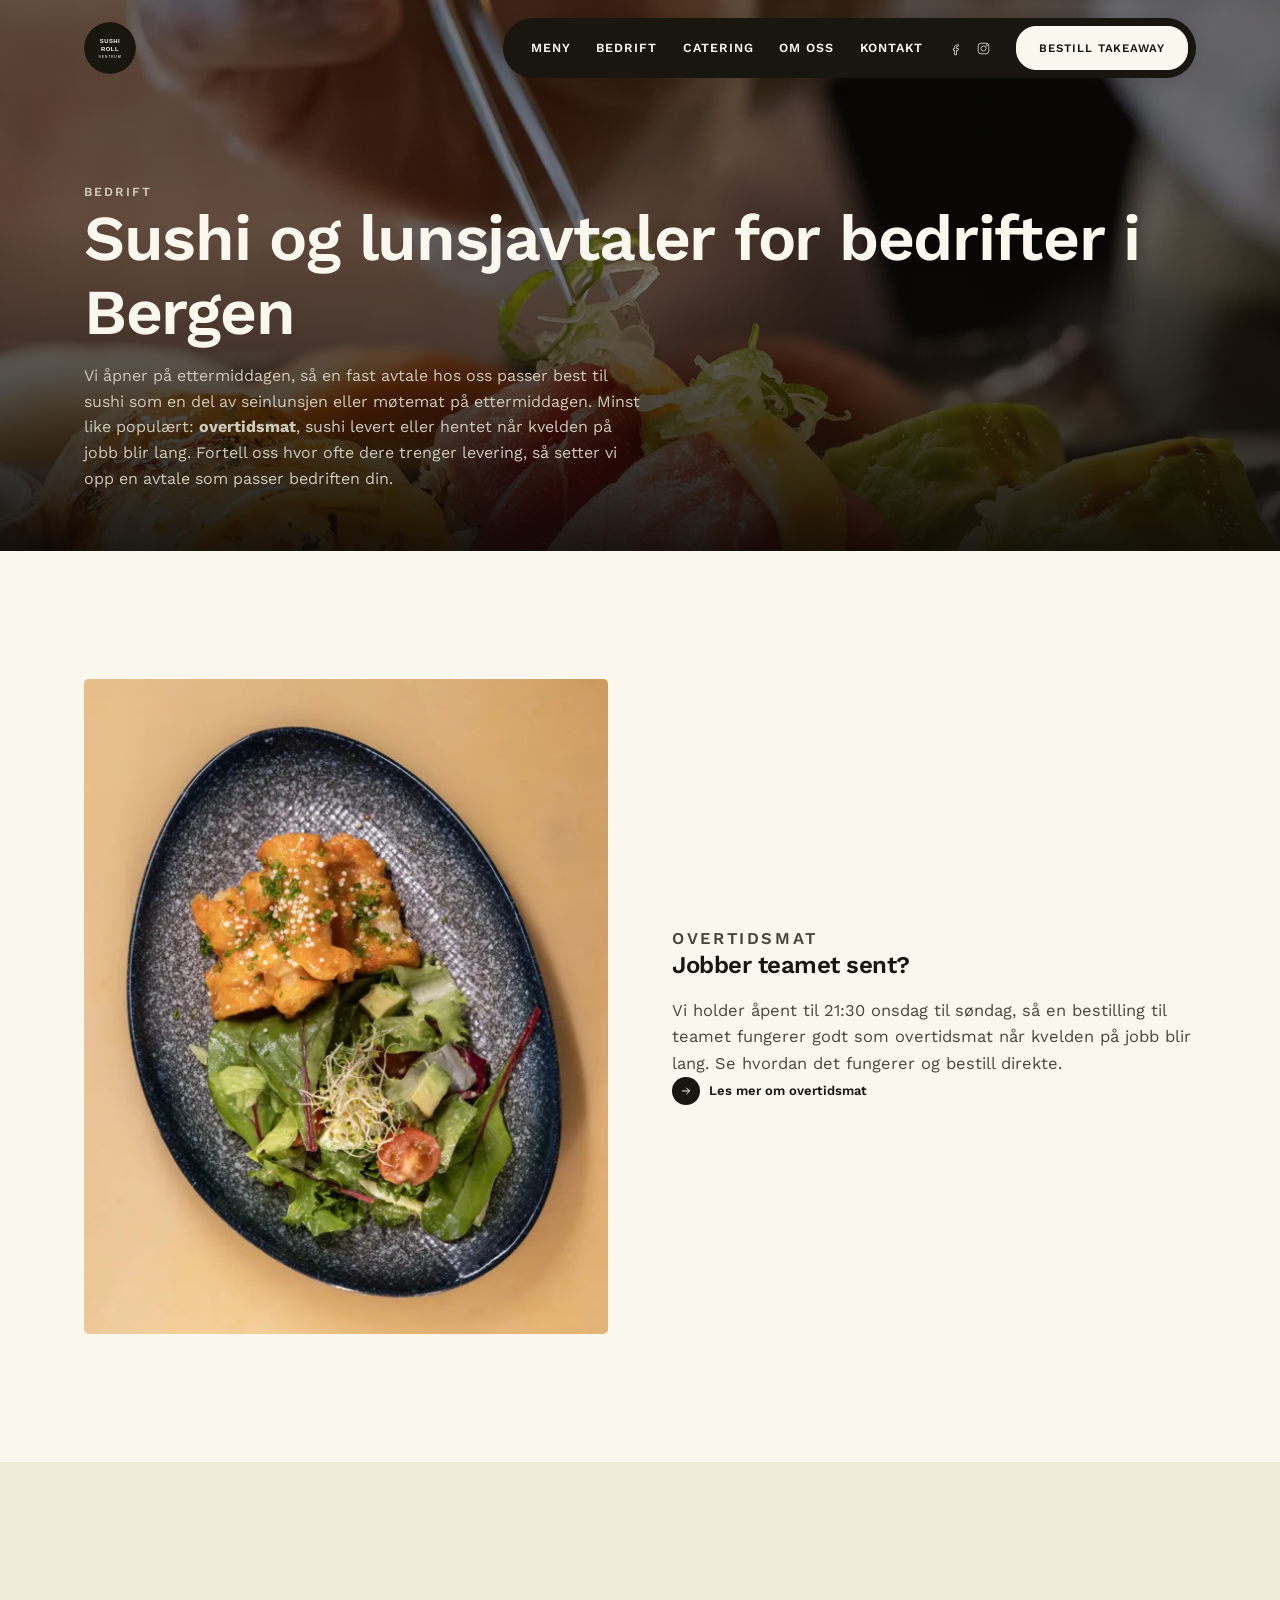
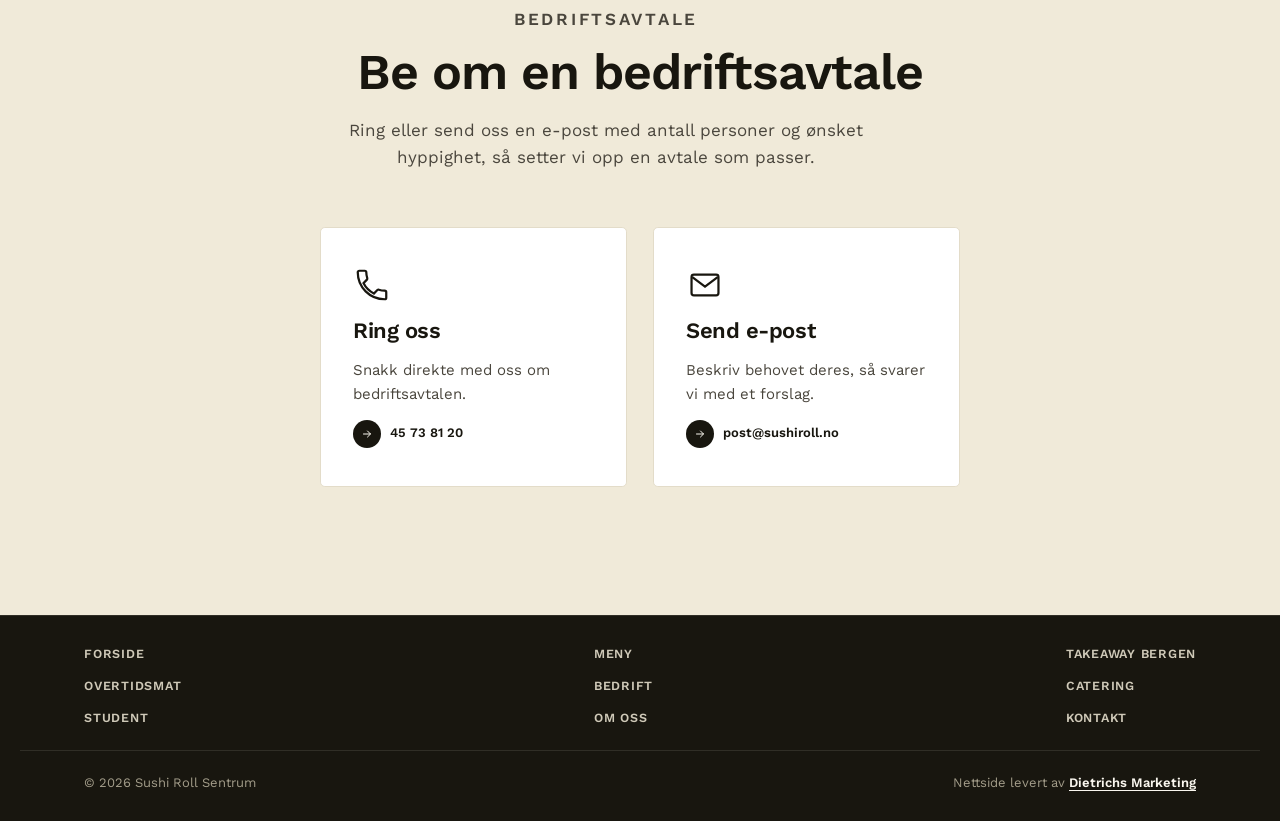
==== commit ce2be6ea: "SEO: bruk eget domene i canonical, og:*, JSON-LD, sitemap og robots Alle URL-ene pekte til adriandie" ====
--- a/bedrift/index.html
+++ b/bedrift/index.html
@@ -1,17 +1,25 @@
 <!DOCTYPE html>
 <html lang="nb">
 <head>
-<!-- SPORING: sett inn kundens gtag/GTM-snippet her ved lansering på ekte domene, se SPORING-KILDE.md -->
+<!-- Google tag (gtag.js) -->
+<script async src="https://www.googletagmanager.com/gtag/js?id=GT-PLFJ6S7V"></script>
+<script>
+  window.dataLayer = window.dataLayer || [];
+  function gtag(){dataLayer.push(arguments);}
+  gtag('js', new Date());
+  gtag('config', 'GT-PLFJ6S7V');
+  gtag('config', 'G-C80LC5GGZ7');
+</script>
 <meta charset="UTF-8">
 <meta name="viewport" content="width=device-width, initial-scale=1">
 <title>Sushi og lunsjavtaler for bedrifter. Sushi Roll Sentrum</title>
 <meta name="description" content="Sushi og lunsjavtaler for bedrifter i Bergen sentrum, pluss overtidsmat på kveldstid fra Sushi Roll Sentrum i Håkonsgaten. Be om en bedriftsavtale.">
-<link rel="canonical" href="https://adriandie.github.io/sushirollsentrum-redesign/bedrift/">
+<link rel="canonical" href="https://sushiroll.no/bedrift/">
 <meta property="og:title" content="Sushi og lunsjavtaler for bedrifter i Bergen">
 <meta property="og:description" content="Faste avtaler for bedriften, pluss overtidsmat på kveldstid.">
 <meta property="og:type" content="website">
-<meta property="og:image" content="https://adriandie.github.io/sushirollsentrum-redesign/assets/images/hero-poster.jpg">
-<meta property="og:url" content="https://adriandie.github.io/sushirollsentrum-redesign/bedrift/">
+<meta property="og:image" content="https://sushiroll.no/assets/images/hero-poster.jpg">
+<meta property="og:url" content="https://sushiroll.no/bedrift/">
 <meta property="og:locale" content="nb_NO">
 <meta name="twitter:card" content="summary_large_image">
 <meta name="theme-color" content="#18160f">
--- a/style.css
+++ b/style.css
@@ -407,6 +407,8 @@
 .site-footer .container{display:flex;flex-wrap:wrap;justify-content:space-between;gap:12px;font-size:13px}
 .site-footer a{color:#cfc9b8}
 .site-footer a:hover{color:var(--paper)}
+.site-footer a[href*="dmarketing"]{color:var(--paper);font-weight:600;text-decoration:underline;text-underline-offset:3px}
+.site-footer a[href*="dmarketing"]:hover{color:#fff}
 .site-footer .footer-links{display:grid;grid-template-columns:repeat(3,auto);gap:12px 32px;padding-bottom:22px;margin-bottom:22px;border-bottom:1px solid rgba(250,247,239,.1)}
 .footer-links a{font-size:12.5px;text-transform:uppercase;letter-spacing:.06em;font-weight:600}
 @media (max-width:760px){.site-footer .footer-links{grid-template-columns:repeat(2,1fr);gap:14px 20px}}
@@ -494,7 +496,7 @@
   .nav-pill{display:none}
   .mobile-tabbar{display:flex}
   body.menu-open .mobile-tabbar{display:none}
-  body{padding-bottom:76px}
+  body{padding-bottom:100px}
 }
 @media (max-width:600px){
   :root{--section-pad: clamp(52px, 14vw, 84px)}
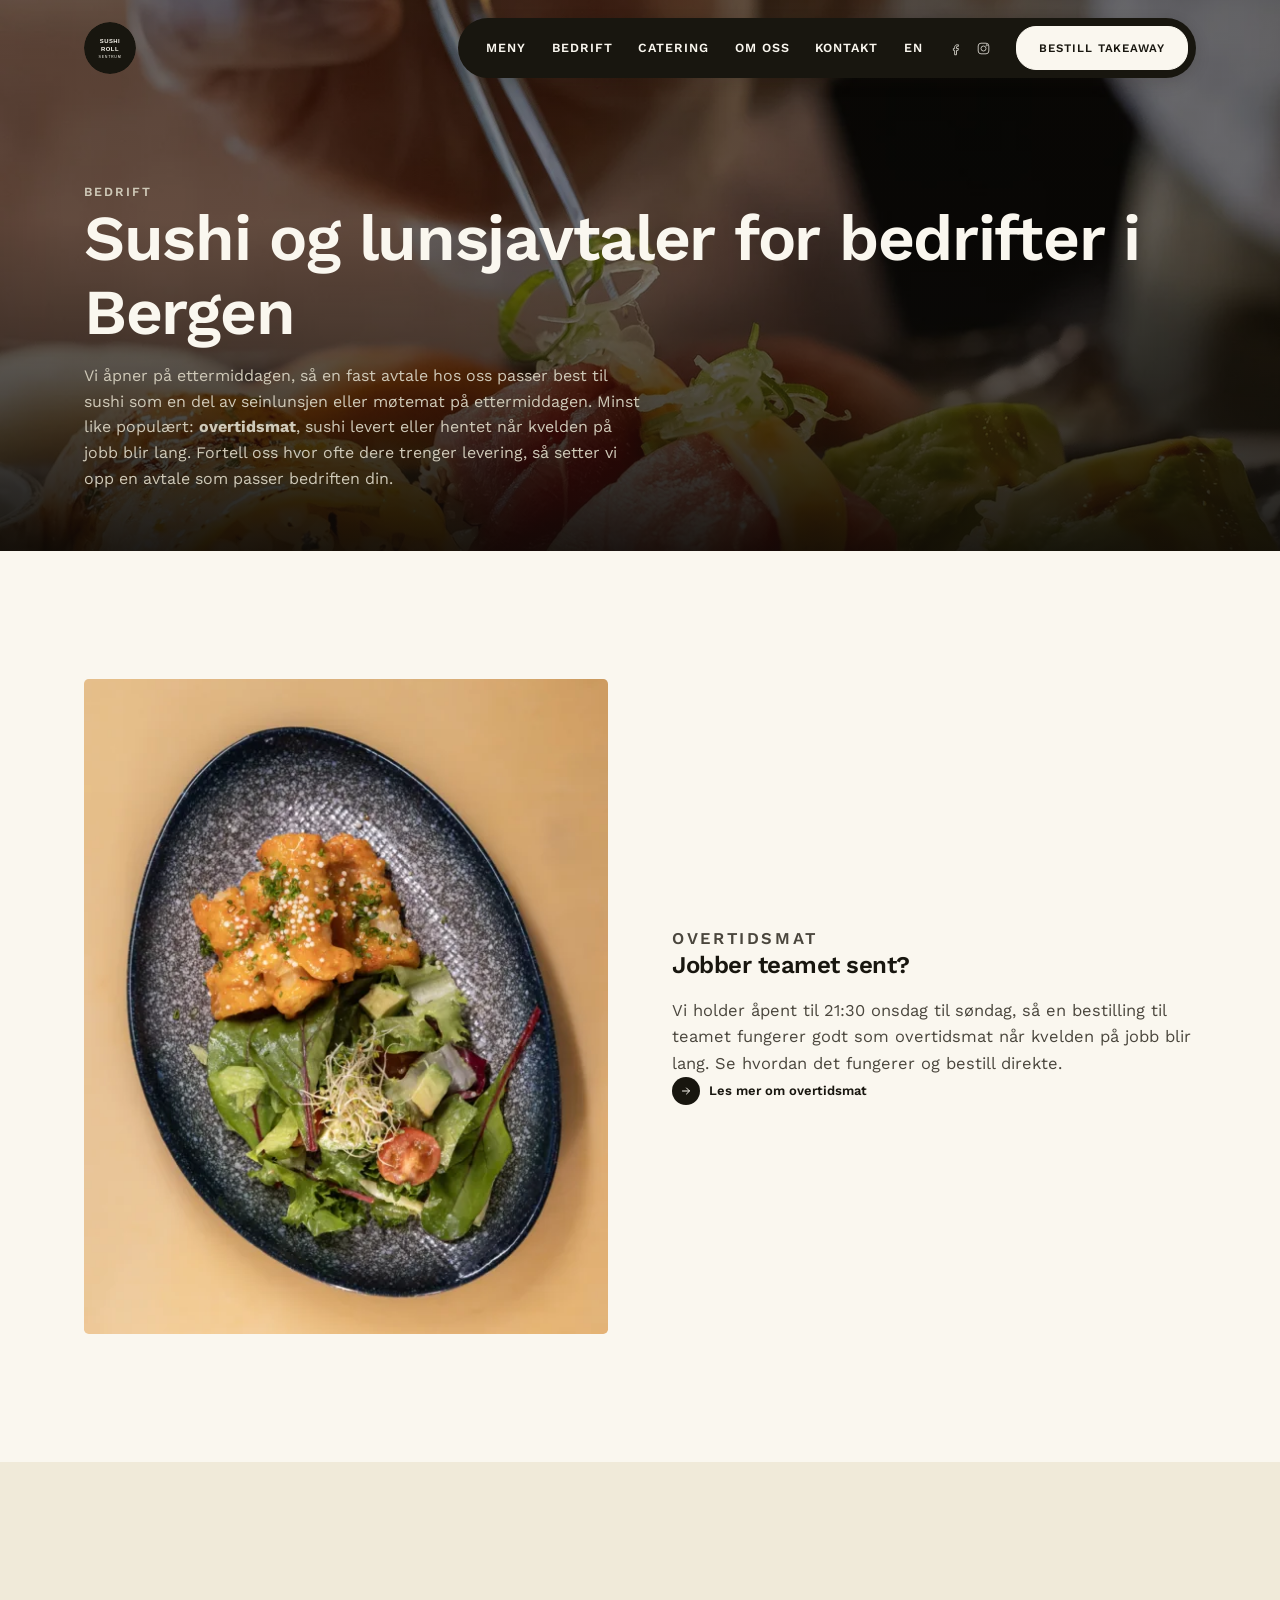
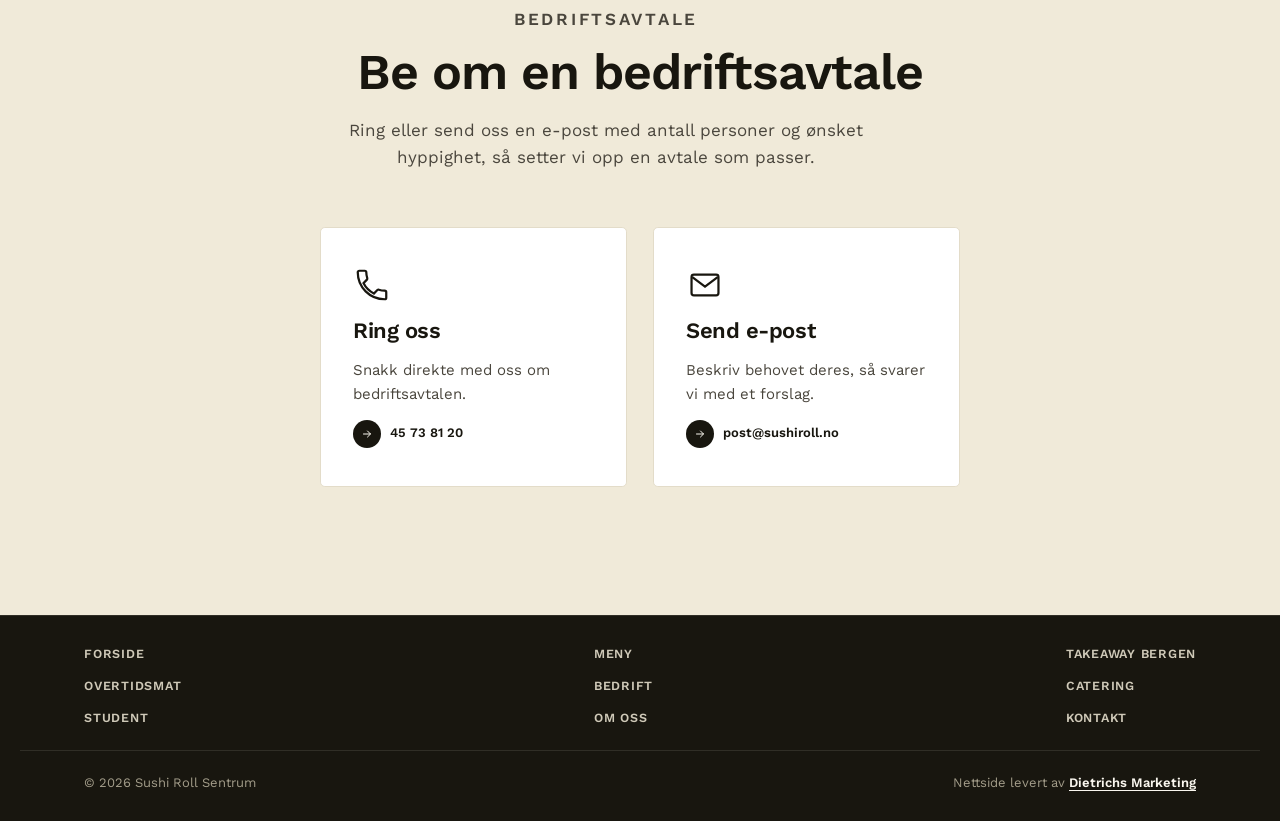
==== commit ffc8ab74: "Legg til engelsk versjon (/en/) med språkbryter og hreflang Engelsk forside og meny, EN-lenke i navi" ====
--- a/bedrift/index.html
+++ b/bedrift/index.html
@@ -45,6 +45,7 @@
         <a href="../catering-bergen/">Catering</a>
         <a href="../om-oss/">Om oss</a>
         <a href="../kontakt/">Kontakt</a>
+        <a href="../en/" lang="en" hreflang="en">EN</a>
       </nav>
       <div class="header-social">
         <a href="https://www.facebook.com/Sushirollsandviken" target="_blank" rel="noopener" aria-label="Sushi Roll på Facebook">
@@ -93,6 +94,7 @@
     <a href="../student/">Student</a>
     <a href="../om-oss/">Om oss</a>
     <a href="../kontakt/">Kontakt</a>
+    <a href="../en/" lang="en" hreflang="en">English</a>
   </nav>
   <div class="btn-row">
     <a class="btn btn--on-dark" href="https://order.gastroplanner.no/s/sushirollsentrum" target="_blank" rel="noopener" data-event="bestill-klikk" data-kanal="takeaway">Bestill TakeAway</a>
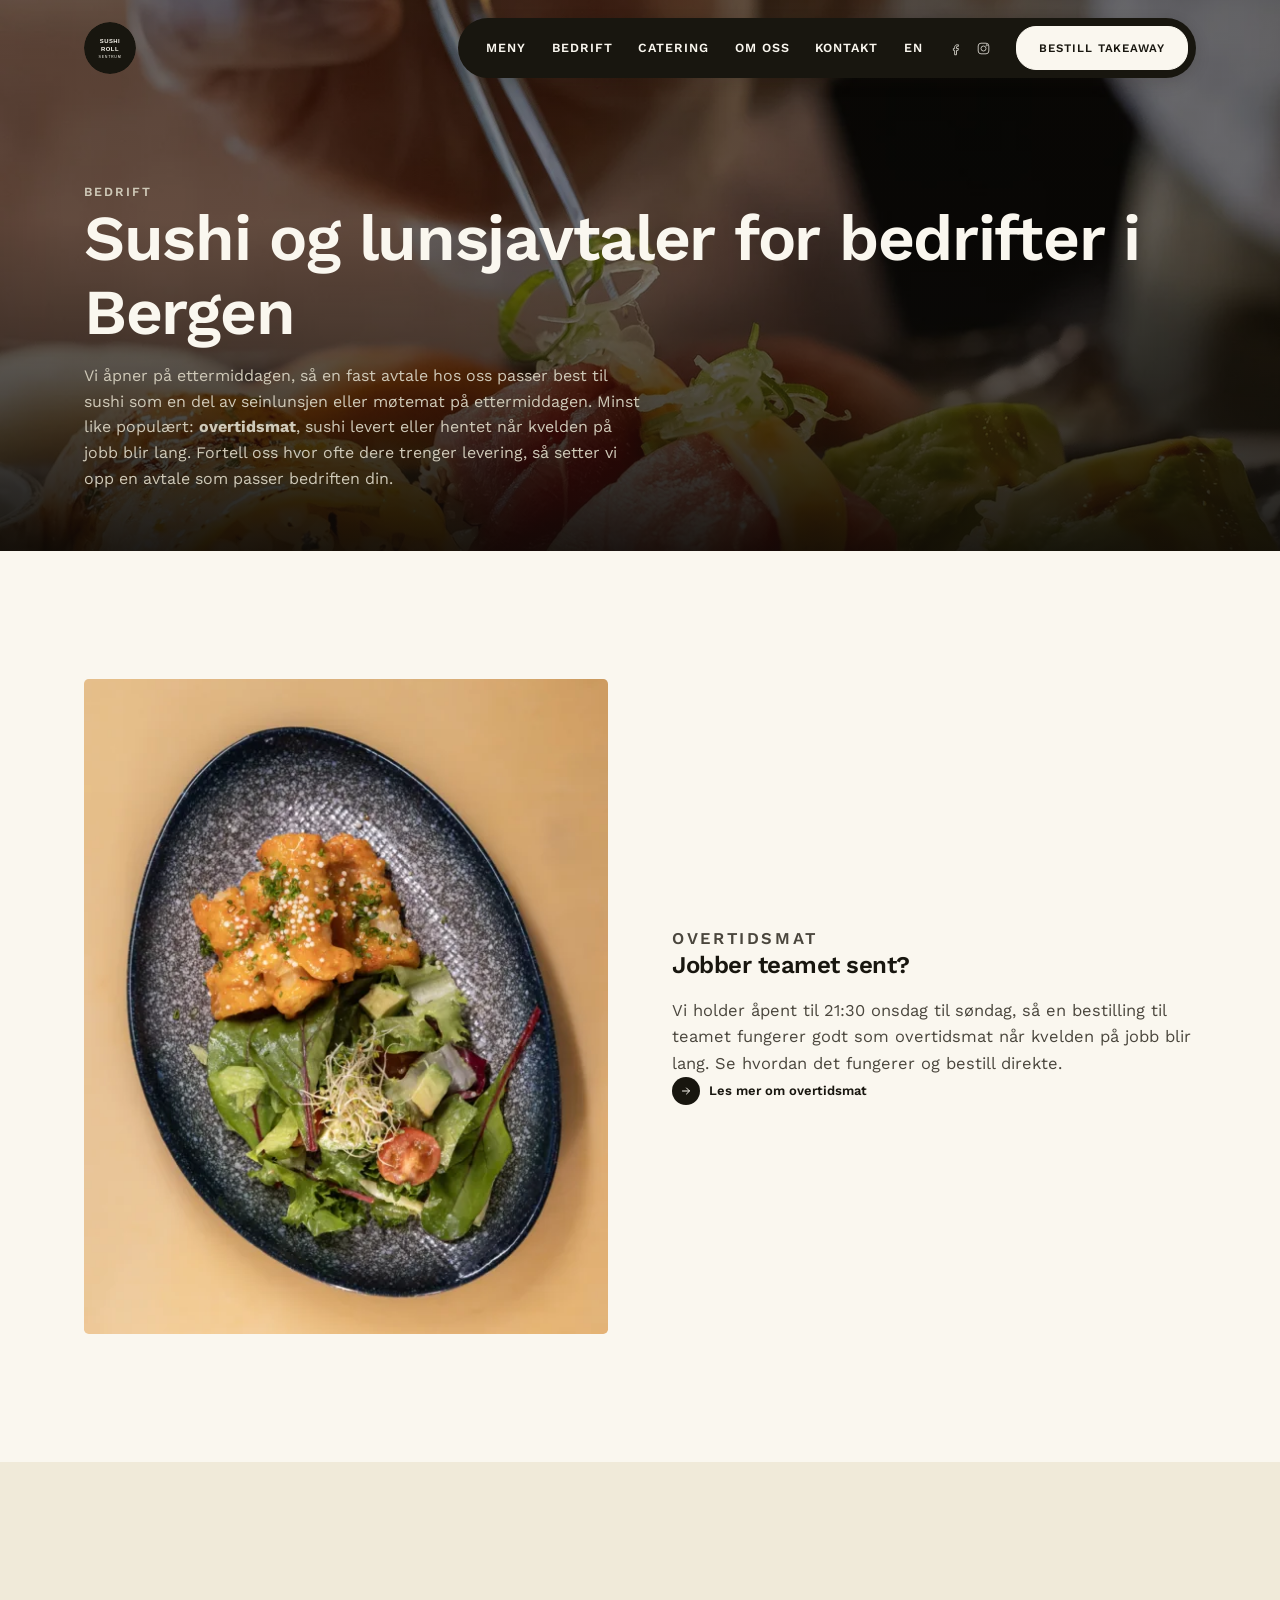
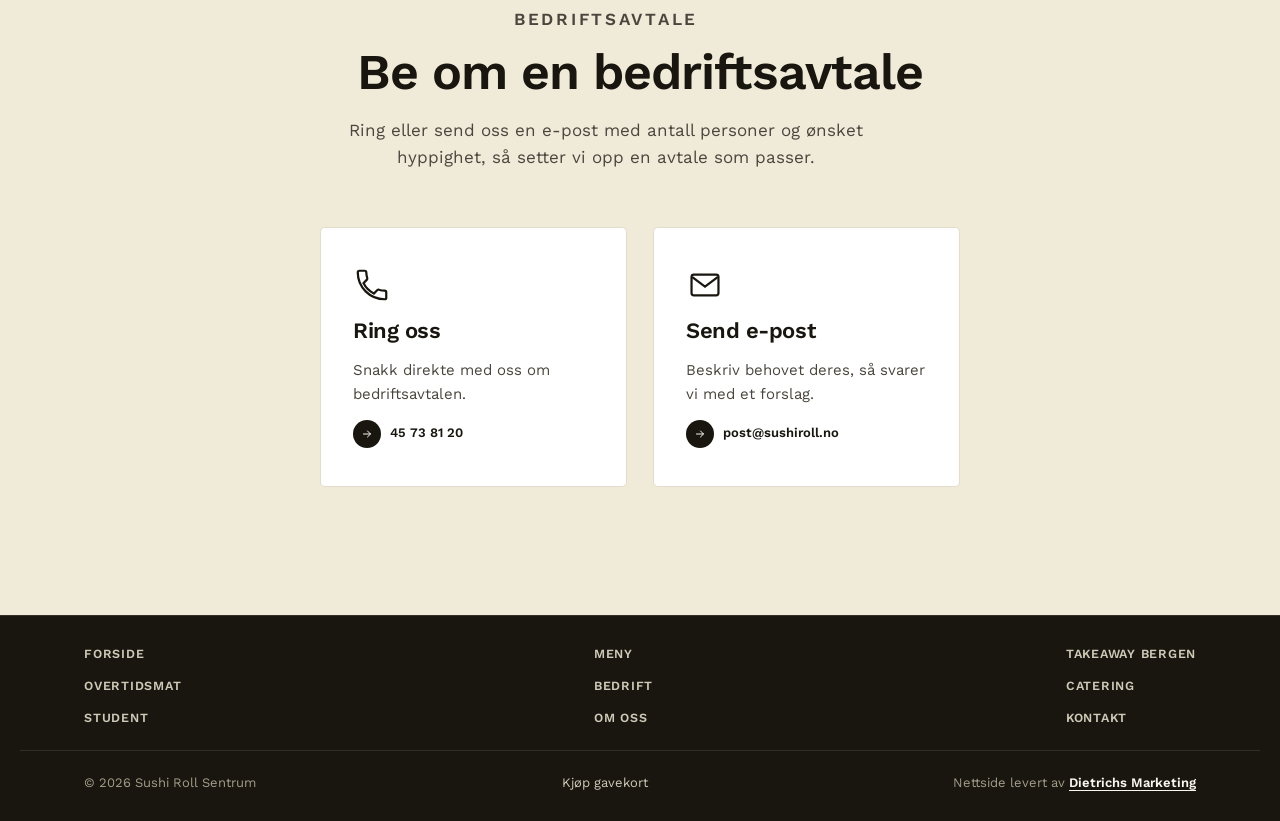
==== commit 3c601b3d: "Legg til gavekort-lenke (givn.no): mobilmeny, footer og forside Co-Authored-By: Claude Opus 5.5 <nor" ====
--- a/bedrift/index.html
+++ b/bedrift/index.html
@@ -100,6 +100,7 @@
     <a class="btn btn--on-dark" href="https://order.gastroplanner.no/s/sushirollsentrum" target="_blank" rel="noopener" data-event="bestill-klikk" data-kanal="takeaway">Bestill TakeAway</a>
     <a class="btn btn--ghost-on-dark" href="https://wolt.com/nb/nor/bergen/restaurant/sushi-roll-sentrum" target="_blank" rel="noopener" data-event="klikk-til-wolt">Bestill på Wolt</a>
     <a class="btn btn--ghost-on-dark" href="https://www.foodora.no/restaurant/n24h/sushi-roll-sentrum" target="_blank" rel="noopener" data-event="klikk-til-foodora">Bestill på Foodora</a>
+    <a class="btn btn--ghost-on-dark" href="https://givn.no/shop/sushi-roll" target="_blank" rel="noopener">Kjøp gavekort</a>
   </div>
   <div class="mobile-social">
     <a href="https://www.facebook.com/Sushirollsandviken" target="_blank" rel="noopener" aria-label="Facebook">
@@ -180,6 +181,7 @@
   </div>
   <div class="container">
     <p>© <span id="year"></span> Sushi Roll Sentrum</p>
+    <p><a href="https://givn.no/shop/sushi-roll" target="_blank" rel="noopener">Kjøp gavekort</a></p>
     <p>Nettside levert av <a href="https://dmarketing.no" target="_blank" rel="noopener">Dietrichs Marketing</a></p>
   </div>
 </footer>
--- a/style.css
+++ b/style.css
@@ -491,9 +491,21 @@
 .field input:focus,.field select:focus,.field textarea:focus{outline:2px solid var(--ink);outline-offset:1px}
 .form-grid .btn-row{margin-top:6px}
 
+/* ---------- Menyside på PC: kategorilinjen tar over som header ---------- */
+.site-header{transition:transform .35s ease}
+@media (min-width:861px){
+  .category-nav{top:0}
+  body.catnav-stuck .site-header{transform:translateY(-100%)}
+  .menu-category{scroll-margin-top:90px}
+}
+
 /* ---------- Small screens: header + spacing ---------- */
 @media (max-width:860px){
   .nav-pill{display:none}
+  /* Kategorilinjen på menysiden legger seg på samme linje som logoen */
+  .category-nav{top:0;padding-block:0;height:calc(36px + clamp(40px,7vw,52px));display:flex;align-items:center}
+  .category-nav .container{flex:1;min-width:0;max-width:none;margin:0 0 0 calc(var(--pad) + clamp(40px,7vw,52px) + 14px);padding-left:0}
+  .menu-category{scroll-margin-top:calc(56px + clamp(40px,7vw,52px))}
   .mobile-tabbar{display:flex}
   body.menu-open .mobile-tabbar{display:none}
   body{padding-bottom:100px}
